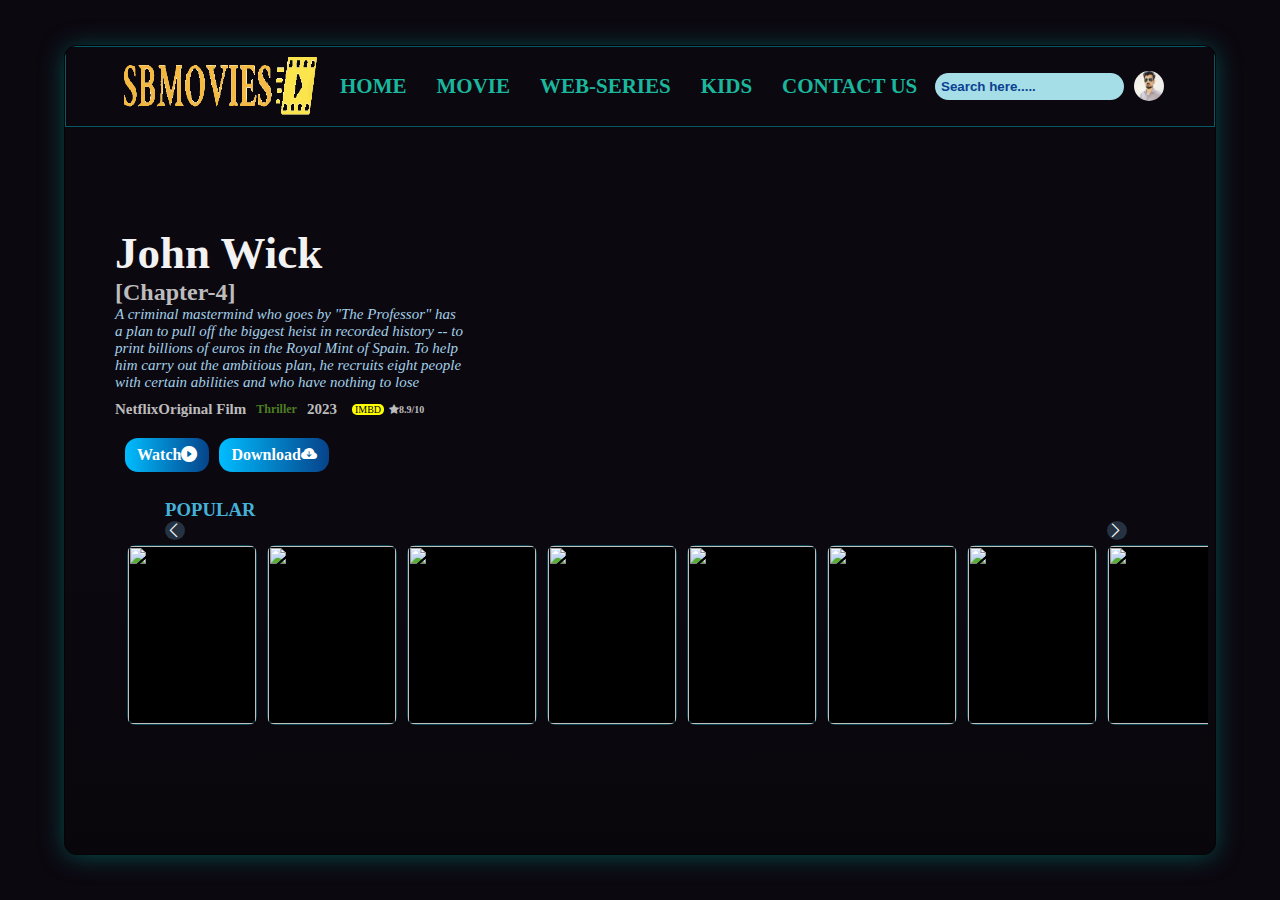
==== index.html @ 7e0c22f6 "added SBMOVIES movie downloading website" ====
<!DOCTYPE html>
<html lang="en">
<head>
    <meta charset="UTF-8">
    <meta http-equiv="X-UA-Compatible" content="IE=edge">
    <meta name="viewport" content="width=device-width, initial-scale=1.0">
    <link rel="stylesheet" href="https://cdn.jsdelivr.net/npm/bootstrap-icons@1.10.3/font/bootstrap-icons.css">
    <link rel="stylesheet" href="style.css">
    <link rel="shortcut icon" href="IMG_20230331_041606.jpg" type="image/x-icon">
    <title>SBMOVIES</title>
</head>
<body>
    <header>
        <video src="video/john wick.webm" autoplay muted></video>
        <nav>
             <div class="logo_u1">
                <img src="lop.png">
                <u1>
                    <li>
                        <a href="index.html">HOME</a>
                    </li>
                    <li>
                        <a href="movie.html">MOVIE</a>
                    </li>
                    <li>
                        <a href="web.html">WEB-SERIES</a>
                    </li>
                    <li>
                        <a href="kids.html">KIDS</a>
                    </li>
                    <li>
                        <a href="help.html">CONTACT US</a>
                    </li>
                </u1>
                
             </div>
            <div class="Search_user">
                <input type="text" placeholder="Search here....." id="search_input">
                <img src="ikk.jpg" alt="">
                

               
            </div>
        </nav>
        <div class="content">
            <h1 id="title">John Wick</h2>
            <h2>[Chapter-4]</h2>
            <p><i>A criminal mastermind who goes by "The Professor" has a plan to pull off the biggest heist in recorded history -- to print billions of euros in the Royal Mint of Spain. To help him carry out the ambitious plan, he recruits eight people with certain abilities and who have nothing to lose</i></p>
        <div class="details">
            <h4>NetflixOriginal Film</h6>
            <h5 id="gen">Thriller</h5>
            <h4>2023</h4>
            <h3 id="Rate"><span>IMBD </span><i class="bi bi-star-fill"></i> 8.9/10</h3>
        </div>
        <div class="btns">
            <a href="#" id="play">Watch<i class="bi bi-play-circle-fill"></i></a>
            <a href="#" id="play">Download<i class="bi bi-cloud-arrow-down-fill"></i></a>
            
        </div>
        <section>
            <h3>POPULAR</h4>
            <i class="bi bi-chevron-left"></i>
            <i class="bi bi-chevron-right"></i>
            
            <div class="cards">

            
            <a href="#" class="card">
                <img src="img/avengers.jpg" alt="" class="poster1">
                 <div class="rest_card">
                    <img src="img/avengers1.jpg" alt="">
                    <div class="cont">
                       <h4>The Avengers</h4>
                       <div class="sub">
                        <p>Action, 2022</p>
                        <h3><span>IMBD </span><i class="bi bi-star-fill"></i> 9.5</h3>
                       </div>
                    </div>
                 </div>
            </a>
            <a href="#" class="card">
                <img src="img/Jhon Wick.jpg" alt="" class="poster1">
                 <div class="rest_card">
                    <img src="img/jhon wick1.webp" alt="">
                    <div class="cont">
                       <h4>John Wick-4</h4>
                       <div class="sub">
                        <p>Action, 2023</p>
                        <h3><span>IMBD </span><i class="bi bi-star-fill"></i> 9.6</h3>
                       </div>
                    </div>
                 </div>
            </a>
            <a href="#" class="card">
                <img src="img/ant man.jpg" alt="" class="poster1">
                 <div class="rest_card">
                    <img src="img/ant man1.jpg" alt="">
                    <div class="cont">
                       <h4>The Ant-man</h4>
                       <div class="sub">
                        <p>Action, 2022</p>
                        <h3><span>IMBD </span><i class="bi bi-star-fill"></i> 8.6</h3>
                       </div>
                    </div>
                 </div>
            </a>
            <a href="#" class="card">
                <img src="img/collage romance.jpg" alt="" class="poster1">
                 <div class="rest_card">
                    <img src="img/collage romance1.jpg" alt="">
                    <div class="cont">
                       <h4>College Romance</h4>
                       <div class="sub">
                        <p>Action, 2023</p>
                        <h3><span>IMBD </span><i class="bi bi-star-fill"></i> 7.6</h3>
                       </div>
                    </div>
                 </div>
            </a>
            <a href="#" class="card">
                <img src="img/eternals.jpg" alt="" class="poster1">
                 <div class="rest_card">
                    <img src="img/eternals1.webp" alt="">
                    <div class="cont">
                       <h4>Eternals</h4>
                       <div class="sub">
                        <p>Action, 2021</p>
                        <h3><span>IMBD </span><i class="bi bi-star-fill"></i> 7.6</h3>
                       </div>
                    </div>
                 </div>
            </a>
            <a href="#" class="card">
                <img src="img/jurassic world.jpg" alt="" class="poster1">
                 <div class="rest_card">
                    <img src="img/jurassic world1.jpg" alt="">
                    <div class="cont">
                       <h4>Jurrassic World</h4>
                       <div class="sub">
                        <p>Action, 2021</p>
                        <h3><span>IMBD </span><i class="bi bi-star-fill"></i> 7.6</h3>
                       </div>
                    </div>
                 </div>
            </a>
            <a href="#" class="card">
                <img src="img/thor love of thunder.jpg" alt="" class="poster1">
                 <div class="rest_card">
                    <img src="img/thor love of thunder1.avif" alt="">
                    <div class="cont">
                       <h4>Thor Love and Thunder</h4>
                       <div class="sub">
                        <p>Action, 2021</p>
                        <h3><span>IMBD </span><i class="bi bi-star-fill"></i> 9.9</h3>
                       </div>
                    </div>
                 </div>
            </a>
            <a href="#" class="card">
                <img src="img/money heist.jpg" alt="" class="poster1">
                 <div class="rest_card">
                    <img src="img/money heist1.jpg" alt="">
                    <div class="cont">
                       <h4>Money Heist</h4>
                       <div class="sub">
                        <p>Action, 2022</p>
                        <h3><span>IMBD </span><i class="bi bi-star-fill"></i> 9.9</h3>
                       </div>
                    </div>
                 </div>
            </a>
        

                
                  
                
                

            </div>
        </section>
        </div>
    </header>
    <script src="app.js"></script>
</body>
</html>
---- style.css ----
@import url('https://fonts.googleapis.com/css2?family=Poppins:ital,wght@0,100;0,200;0,300;0,400;0,500;0,600;0,700;0,800;0,900;1,100;1,200;1,300;1,400;1,500;1,600;1,700;1,800;1,900&display=swap');
* {
    padding: 0%;
    margin: 0%;
    box-sizing: border-box;
}
body {
    width: 100%;
    height: 100vh;
    background:rgb(12, 8, 16) ;
    display: flex;
    align-items: center;
    justify-content: center;
}
header {
    position: relative;
    width: 90%;
    height: 90%;
    border: 1px solid #040404;
    border-radius: 13px;
    overflow: hidden;
    box-shadow: 0px 2px 25px -1px rgb(5, 79, 77);
}
header::before{
   content:'';
   position: absolute;
   width: 100%;
   height: 100%;
   background: url('img/money\ heist1.jpg')no-repeat center center/cover;
   opacity: .95;
   z-index: -1;
   
}
header::after{
    content:'';
    position: absolute;
    width: 100%;
    height: 100%;
    background: linear-gradient(180deg, transparent,rgb(2, 2, 2));
    opacity: .8;
    z-index: -1;
}
header video{
    position: absolute;
    width: 128.5%;
   height: 180%;
   top:-40%;
   z-index: -1;
   
}
header nav{
    width:100%;
    height: 10%;
    border:1px solid rgb(5, 88, 101);
    display:flex;
    align-items: center;
    /* border-radius: 3px; */
    justify-content: space-between;
    padding: 0px 50px;
}
header nav .logo_u1 {
    display: flex;
    align-items: center;
    justify-content: center;}

header nav .logo_u1 img{
   width: 209px;
   height: 70px;
   
}
header nav .logo_u1 u1{
    display: flex;
    align-items: center;
    justify-content: center;
    list-style: none;

 }
 header nav .logo_u1 li{
    padding: 3px 15px;
 }
 header nav .logo_u1 li a{
    text-decoration: none;
    color: rgb(27, 183, 157);
    font-size: 21px;
    font-weight: bold;
    transition: .3s linear;
 }
 header nav .logo_u1 li a:hover{
    color: rgba(87, 246, 111, 0.7);   
 }
 header nav .Search_user{
    position: relative;
    display: flex;
    align-items: center;
    justify-content: center;
 }
 header nav .Search_user input{
    padding: 6px;
    border-radius: 55px;
    border: none;
    background: rgb(166, 222, 231);
    color:rgb(2, 2, 2);
    margin-right: 10px;
 }
 header nav .Search_user input::placeholder{
    color:rgb(10, 66, 145);
    font-weight: bold;
 }
 header nav .Search_user img{
    width: 30px;
    height: 30px;
    border-radius: 77%;
 }
 
    header .content{
      position: relative;
      color: #bcbcbc;
      margin-top: 50px;
      padding: 50px;
    }
    header .content h1{
      font-size: 45px;
       color: #f2f2f3;
    }
    header .content p{
      font-size: 15px;
      width: 350px;
      word-break: break-all;
      color: #a2d0e7;
      
    }
    header .content .details{
      display: flex;
      align-items: center;
      margin-top: 10px;
      
    }
    header .content .details h4{
    columns: rgb(255,255,255,.9);
    font-size: 10px;
    margin-right: 10px;
      
    }
    header .content .details h5{
      color: rgba(86, 142, 36, 0.9);
      font-size: 12px;
      margin-right: 10px;
        
      }
      header .content .details h4{
         columns: rgba(108, 168, 48, 0.9);
         font-size: 15px;
         margin-right: 10px;
           
         }
         header .content .details h3{
            columns: rgba(244, 245, 243, 0.9);
           display: flex;
           align-items: center;
           font-size: 10px;
            }
            header .content .details h3 span{
               background:yellow;
               color: black;
               border-radius: 5px;
               padding: 0px 3px;
               margin: 0px 5px 0px 5px ;
               font-weight: 500;}
               header .content .details h3 span i{
                 margin-right: 5px;
               }
               header .content .btns{
                  margin-top: 20px;
                  display: flex;
                  align-items: center;
                }
                header .content .btns a {
                  padding: 8px 12px;
                  font-size: 16px;
                  font-weight: 600 ;
                  background: linear-gradient(91deg,#00bdff,#06438a);
                  border-radius: 13px;
                  color: #fff;
                  margin-left: 10px;
                  text-decoration: none;
                  animation: button 1s linear infinite;

                }

              @keyframes button{
                4%{
                  background: linear-gradient(0deg,#00bdff,#0079ff);
                }
                12%{
                  background: linear-gradient(45deg,#0d5cab,#0079ff);
                }
                24%{
                  background: linear-gradient(145deg,#00bdff,#0079ff);
                }
                36%{
                  background: linear-gradient(196deg,#00bdff,#0079ff);
                }
                48%{
                  background: linear-gradient(245deg,#00bdff,#0079ff);
                }
                65%{
                  background: linear-gradient(270deg,#00bdff,#0079ff);
                }
                80%{
                  background: linear-gradient(2991deg,#00bdff,#0079ff);
                }
                100%{
                  background: linear-gradient(360deg,#00bdff,#0079ff);
                }
                
                
              }

                header section{
                  position: absolute;
                  width: 100%;
                  height: auto;
                  padding: 0px 50px;
                  bottom: 1px;
                  color: #46b1d7;
                }
              
                header section .cards{
                  position: absolute;
                  width: 94%;
                  height: 200px;
                   /* border: 1px solid #d9e2e3;   */
                  margin-top: 22px;
                  top:65%;
                  right:5%;
                  display: flex;
                  align-items: center;
                  overflow-x: auto; 
                }
               header section .cards::-webkit-scrollbar{
                   display:none; 
                }
              
              
                header section .cards .card{
                  position: relative;
                  min-width: 130px;
                  height: 180px;
                  border: .1px solid #0a4350;
                  border-radius: 9px;
                  margin-right: 10px;
                  background: #000;
                  transition: .2s linear;
                }
                header section .cards .card .poster1{
                  width: 100%;
                  height:100%;
                  border-radius: 5px;
                  position: relative;
                 
                }
                header section .cards .card:hover {
                  width: 320px;
                  overflow: hidden;
                  
                 
                }
                header section .cards .card .rest_card{
                 position: absolute;
                 width: 100%;
                 height: 100%;
                 border-radius: 5px;
                 left: 0;
                 top:0;
                 z-index: 999999;
                 opacity:  0;
                 transition: .31s linear;
                  
                 
                }
                header section .cards .card .rest_card img{
                  position: relative;
                  width: 100%;
                  height: 100%;
                  border-radius: 7px;
                  z-index:-1; 
                 }
                 header section .cards .card .rest_card::after{
                  content:'';
                  position: absolute;
                  width: 100%;
                  height: 100%;
                  background: linear-gradient(180deg, transparent,rgb(8, 10, 10));
                  left:0;
                  bottom: 0;
                  z-index: -1;
              }
              header section .cards .card .rest_card .cont{
                 position: absolute;
                 width: 100%;
                 bottom: 7px;
                 left:0;
                 color: #f5efef;
                 padding: 1px 15 px;
              }
              header section .cards .card .rest_card .cont .sub{
                display: flex;
                align-items: center;
                justify-content: space-between;
             }
             header section .cards .card .rest_card .cont .sub p{
              font-size: 12px;
              font-weight: 400;
              color: #edebeb;
           }
           header section .cards .card .rest_card .cont .sub h3 span{
            background:yellow;
              color: black;
              padding: 0px 3px;
              margin: 0px 5px;
              font-weight: 500;
              border-radius: 3px;
         }
         header section  .card .rest_card .cont .sub h3 i{
         margin-right:3px ;
       }
       header section .card:hover .rest_card{
        opacity: 1;
      }
       header section   .bi-chevron-left,
        .bi-chevron-right{
          position: absolute;
          top: 100%;
          left:3;
          width: 20px;
          height: 19px;
          background: rgba(92, 148, 179, 0.3);
          color: #fff;
          display: flex;
          align-items: center;
          justify-items: center;
          border-radius: 50%;
          font-size: 17px;
          cursor: pointer;
          transition: .3s linear;
          z-index: 9999999;
       }           
       header section  .bi-chevron-right{
       bottom:19;
        left: unset;
        right: 12%;
      }
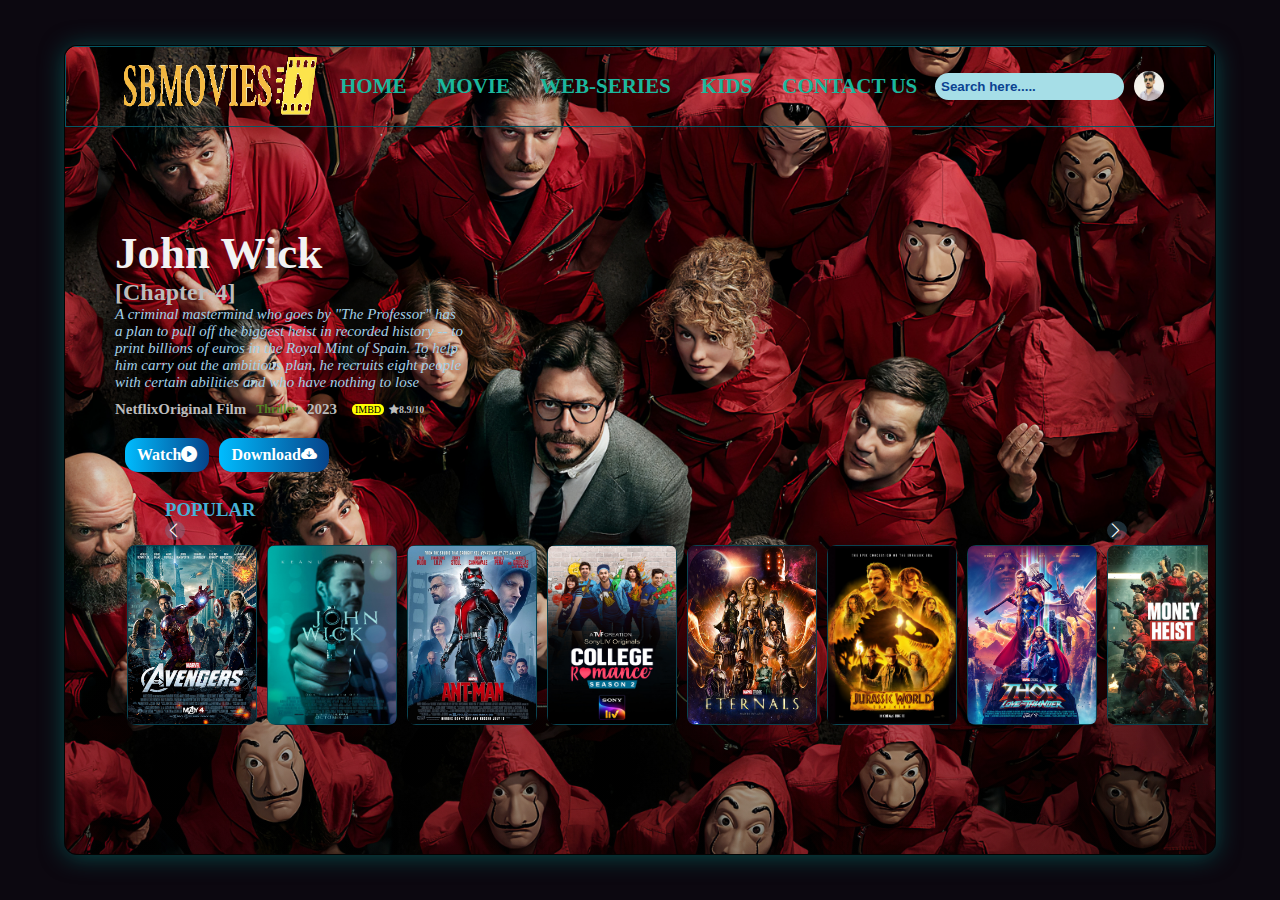
==== commit 93ad809a: "Update index.html" ====
--- a/index.html
+++ b/index.html
@@ -11,7 +11,7 @@
 </head>
 <body>
     <header>
-        <video src="video/john wick.webm" autoplay muted></video>
+        <video src="ppp" autoplay muted></video>
         <nav>
              <div class="logo_u1">
                 <img src="lop.png">
@@ -107,7 +107,7 @@
             <a href="#" class="card">
                 <img src="img/collage romance.jpg" alt="" class="poster1">
                  <div class="rest_card">
-                    <img src="img/collage romance1.jpg" alt="">
+                    <img src="collage romance1.jpg" alt="">
                     <div class="cont">
                        <h4>College Romance</h4>
                        <div class="sub">
@@ -182,4 +182,4 @@
     </header>
     <script src="app.js"></script>
 </body>
-</html>+</html>
